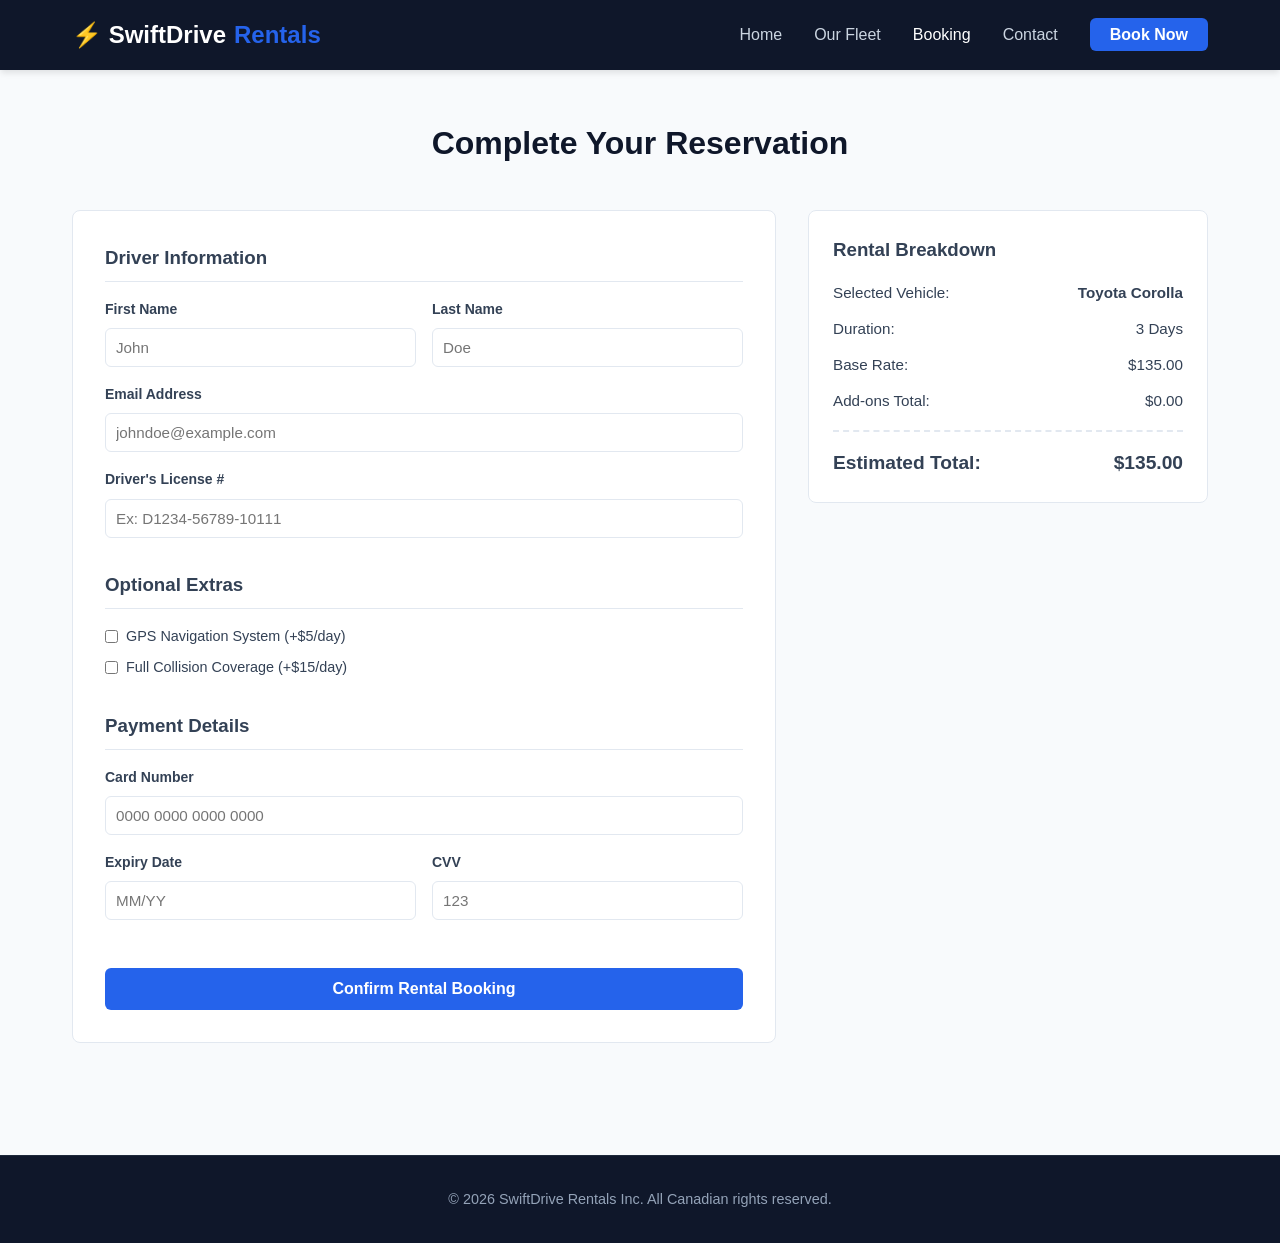
==== index.html @ 6f66084d "Add files via upload" ====
<!DOCTYPE html>
<html lang="en">
<head>

<!-- Google Tag Manager -->
<script>(function(w,d,s,l,i){w[l]=w[l]||[];w[l].push({'gtm.start':
new Date().getTime(),event:'gtm.js'});var f=d.getElementsByTagName(s)[0],
j=d.createElement(s),dl=l!='dataLayer'?'&l='+l:'';j.async=true;j.src=
'https://www.googletagmanager.com/gtm.js?id='+i+dl;f.parentNode.insertBefore(j,f);
})(window,document,'script','dataLayer','GTM-K46MTP47');</script>
<!-- End Google Tag Manager -->

    <meta charset="UTF-8">
    <meta name="viewport" content="width=device-width, initial-scale=1.0">
    <title>SwiftDrive Rentals</title>
    <style>
        /* --- GLOBAL STYLES & VARIABLES --- */
        :root {
            --primary: #2563eb;
            --primary-dark: #1d4ed8;
            --secondary: #0f172a;
            --bg-light: #f8fafc;
            --text-dark: #334155;
            --text-light: #64748b;
            --white: #ffffff;
            --border: #e2e8f0;
        }

        * {
            box-sizing: border-box;
            margin: 0;
            padding: 0;
            font-family: 'Segoe UI', Tahoma, Geneva, Verdana, sans-serif;
        }

        body {
            background-color: var(--bg-light);
            color: var(--text-dark);
            line-height: 1.6;
        }

        /* --- NAVIGATION HEADER --- */
        header {
            background-color: var(--secondary);
            color: var(--white);
            position: sticky;
            top: 0;
            z-index: 100;
            box-shadow: 0 4px 6px -1px rgba(0,0,0,0.1);
        }

        .nav-container {
            max-width: 1200px;
            margin: 0 auto;
            display: flex;
            justify-content: space-between;
            align-items: center;
            padding: 1rem 2rem;
        }

        .logo {
            font-size: 1.5rem;
            font-weight: 700;
            color: var(--white);
            text-decoration: none;
            display: flex;
            align-items: center;
            gap: 0.5rem;
            cursor: pointer;
        }

        .logo span {
            color: var(--primary);
        }

        nav ul {
            display: flex;
            list-style: none;
            gap: 2rem;
            align-items: center;
        }

        nav a {
            color: #cbd5e1;
            text-decoration: none;
            font-weight: 500;
            transition: color 0.2s;
            cursor: pointer;
        }

        nav a:hover, nav a.active {
            color: var(--white);
        }

        .btn-nav {
            background-color: var(--primary);
            color: var(--white);
            padding: 0.5rem 1.25rem;
            border-radius: 0.375rem;
            font-weight: 600;
            transition: background 0.2s;
        }

        .btn-nav:hover {
            background-color: var(--primary-dark);
        }

        /* --- PAGE ARCHITECTURE (SPA Toggle) --- */
        .page {
            display: none;
            animation: fadeIn 0.4s ease-in-out forwards;
        }

        .page.active {
            display: block;
        }

        @keyframes fadeIn {
            from { opacity: 0; transform: translateY(10px); }
            to { opacity: 1; transform: translateY(0); }
        }

        /* --- UTILITY COMPONENTS --- */
        .container {
            max-width: 1200px;
            margin: 0 auto;
            padding: 3rem 2rem;
        }

        .btn-primary {
            background-color: var(--primary);
            color: var(--white);
            border: none;
            padding: 0.75rem 1.5rem;
            border-radius: 0.375rem;
            font-size: 1rem;
            font-weight: 600;
            cursor: pointer;
            transition: background 0.2s;
            text-align: center;
        }

        .btn-primary:hover {
            background-color: var(--primary-dark);
        }

        .section-title {
            text-align: center;
            font-size: 2rem;
            margin-bottom: 2.5rem;
            color: var(--secondary);
        }

        /* --- HOME PAGE STYLE --- */
        .hero {
            background: linear-gradient(rgba(15, 23, 42, 0.85), rgba(15, 23, 42, 0.85)), url('https://images.unsplash.com/photo-1503376780353-7e6692767b70?auto=format&fit=crop&w=1920&q=80') center/cover no-repeat;
            color: var(--white);
            text-align: center;
            padding: 6rem 2rem;
        }

        .hero h1 {
            font-size: 3rem;
            margin-bottom: 1rem;
        }

        .hero p {
            font-size: 1.25rem;
            color: #cbd5e1;
            margin-bottom: 3rem;
        }

        .search-bar {
            background: var(--white);
            padding: 1.5rem;
            border-radius: 0.5rem;
            box-shadow: 0 10px 15px -3px rgba(0,0,0,0.1);
            max-width: 900px;
            margin: 0 auto;
            display: grid;
            grid-template-columns: repeat(auto-fit, minmax(200px, 1fr)) auto;
            gap: 1rem;
            align-items: flex-end;
            text-align: left;
        }

        .form-group {
            display: flex;
            flex-direction: column;
            gap: 0.5rem;
        }

        .form-group label {
            font-size: 0.875rem;
            font-weight: 600;
            color: var(--text-dark);
        }

        .form-group input, .form-group select {
            padding: 0.625rem;
            border: 1px solid var(--border);
            border-radius: 0.375rem;
            font-size: 0.95rem;
            color: var(--text-dark);
            outline: none;
        }

        .features {
            display: grid;
            grid-template-columns: repeat(auto-fit, minmax(250px, 1fr));
            gap: 2rem;
            margin-top: 1rem;
        }

        .feature-card {
            background: var(--white);
            padding: 2rem;
            border-radius: 0.5rem;
            text-align: center;
            box-shadow: 0 1px 3px rgba(0,0,0,0.05);
            border: 1px solid var(--border);
        }

        .feature-card h3 {
            margin: 1rem 0 0.5rem 0;
            color: var(--secondary);
        }

        /* --- FLEET PAGE STYLE --- */
        .fleet-layout {
            display: grid;
            grid-template-columns: 280px 1fr;
            gap: 2rem;
        }

        .sidebar {
            background: var(--white);
            padding: 1.5rem;
            border-radius: 0.5rem;
            border: 1px solid var(--border);
            height: fit-content;
        }

        .sidebar h3 {
            margin-bottom: 1.25rem;
            border-bottom: 2px solid var(--bg-light);
            padding-bottom: 0.5rem;
        }

        .filter-section {
            margin-bottom: 1.5rem;
        }

        .filter-section h4 {
            margin-bottom: 0.75rem;
            font-size: 0.95rem;
        }

        .checkbox-label {
            display: flex;
            align-items: center;
            gap: 0.5rem;
            margin-bottom: 0.5rem;
            cursor: pointer;
            font-size: 0.9rem;
        }

        .car-grid {
            display: grid;
            grid-template-columns: repeat(auto-fill, minmax(280px, 1fr));
            gap: 1.5rem;
        }

        .car-card {
            background: var(--white);
            border-radius: 0.5rem;
            border: 1px solid var(--border);
            overflow: hidden;
            box-shadow: 0 1px 3px rgba(0,0,0,0.05);
            display: flex;
            flex-direction: column;
        }

        .car-img {
            width: 100%;
            height: 180px;
            object-fit: cover;
            background-color: #e2e8f0;
        }

        .car-info {
            padding: 1.25rem;
            flex-grow: 1;
            display: flex;
            flex-direction: column;
        }

        .car-info h3 {
            font-size: 1.2rem;
            margin-bottom: 0.25rem;
        }

        .car-tag {
            font-size: 0.75rem;
            background: var(--bg-light);
            padding: 0.25rem 0.5rem;
            border-radius: 0.25rem;
            width: fit-content;
            font-weight: 600;
            color: var(--primary);
            margin-bottom: 1rem;
        }

        .car-specs {
            display: flex;
            gap: 1rem;
            font-size: 0.85rem;
            color: var(--text-light);
            margin-bottom: 1.25rem;
            border-top: 1px solid var(--bg-light);
            padding-top: 0.75rem;
        }

        .car-meta {
            display: flex;
            justify-content: space-between;
            align-items: center;
            margin-top: auto;
        }

        .car-price span {
            font-size: 1.3rem;
            font-weight: 700;
            color: var(--secondary);
        }

        /* --- CHECKOUT PAGE STYLE --- */
        .checkout-layout {
            display: grid;
            grid-template-columns: 1fr 400px;
            gap: 2rem;
            align-items: start;
        }

        .checkout-form {
            background: var(--white);
            padding: 2rem;
            border-radius: 0.5rem;
            border: 1px solid var(--border);
        }

        .checkout-section {
            margin-bottom: 2rem;
        }

        .checkout-section h3 {
            margin-bottom: 1rem;
            padding-bottom: 0.5rem;
            border-bottom: 1px solid var(--border);
        }

        .form-grid {
            display: grid;
            grid-template-columns: 1fr 1fr;
            gap: 1rem;
        }

        .form-grid .form-group.full {
            grid-column: span 2;
        }

        .summary-card {
            background: var(--white);
            padding: 1.5rem;
            border-radius: 0.5rem;
            border: 1px solid var(--border);
            position: sticky;
            top: 100px;
        }

        .summary-row {
            display: flex;
            justify-content: space-between;
            margin-bottom: 0.75rem;
            font-size: 0.95rem;
        }

        .summary-total {
            display: flex;
            justify-content: space-between;
            margin-top: 1rem;
            padding-top: 1rem;
            border-top: 2px dashed var(--border);
            font-size: 1.2rem;
            font-weight: 700;
        }

        /* --- CONTACT PAGE STYLE --- */
        .contact-layout {
            display: grid;
            grid-template-columns: 1fr 1fr;
            gap: 3rem;
        }

        .contact-info h2 {
            margin-bottom: 1rem;
        }

        .contact-details {
            margin-top: 2rem;
            display: flex;
            flex-direction: column;
            gap: 1.25rem;
        }

        /* --- FOOTER --- */
        footer {
            background-color: var(--secondary);
            color: #94a3b8;
            text-align: center;
            padding: 2rem;
            margin-top: 4rem;
            font-size: 0.9rem;
            border-top: 1px solid #1e293b;
        }
    </style>
</head>
<body>

<!-- Google Tag Manager (noscript) -->
<noscript><iframe src="https://www.googletagmanager.com/ns.html?id=GTM-K46MTP47"
height="0" width="0" style="display:none;visibility:hidden"></iframe></noscript>
<!-- End Google Tag Manager (noscript) -->


    <!-- NAVIGATION HEADER -->
    <header>
        <div class="nav-container">
            <a onclick="showPage('home')" class="logo">⚡ SwiftDrive<span>Rentals</span></a>
            <nav>
                <ul>
                    <li><a onclick="showPage('home')" id="nav-home" class="active">Home</a></li>
                    <li><a onclick="showPage('fleet')" id="nav-fleet">Our Fleet</a></li>
                    <li><a onclick="showPage('checkout')" id="nav-checkout">Booking</a></li>
                    <li><a onclick="showPage('contact')" id="nav-contact">Contact</a></li>
                    <li><a onclick="showPage('fleet')" class="btn-nav">Book Now</a></li>
                </ul>
            </nav>
        </div>
    </header>

    <!-- MAIN PAGES AREA -->
    <main>
        <!-- 1. HOME PAGE -->
        <div id="page-home" class="page active">
            <section class="hero">
                <h1>Drive Your Dream Car Today.</h1>
                <p>Affordable, pristine car rentals with absolutely zero hidden fees.</p>
                <div class="search-bar">
                    <div class="form-group">
                        <label>Pick-up Location</label>
                        <input type="text" placeholder="City, airport, or zip code" value="Windsor, ON">
                    </div>
                    <div class="form-group">
                        <label>Pick-up Date</label>
                        <input type="date" value="2026-09-01">
                    </div>
                    <div class="form-group">
                        <label>Drop-off Date</label>
                        <input type="date" value="2026-09-04">
                    </div>
                    <button class="btn-primary" onclick="showPage('fleet')">Search Fleet</button>
                </div>
            </section>

            <section class="container">
                <h2 class="section-title">Why Rent From Us?</h2>
                <div class="features">
                    <div class="feature-card">
                        <h2>🛠️</h2>
                        <h3>24/7 Roadside Assistance</h3>
                        <p>We are always on call to keep you moving securely wherever you travel.</p>
                    </div>
                    <div class="feature-card">
                        <h2>📅</h2>
                        <h3>Free Cancellations</h3>
                        <p>Change of plans? Cancel completely free up to 48 hours before pick-up.</p>
                    </div>
                    <div class="feature-card">
                        <h2>💰</h2>
                        <h3>Best Price Guarantee</h3>
                        <p>Find a lower competitive rate matching our build? We will beat it instantly.</p>
                    </div>
                </div>
            </section>
        </div>

        <!-- 2. FLEET PAGE -->
        <div id="page-fleet" class="page">
            <div class="container">
                <h2 class="section-title">Explore Our Top Vehicles</h2>
                <div class="fleet-layout">
                    <!-- Sidebar Filter -->
                    <aside class="sidebar">
                        <h3>Filters</h3>
                        <div class="filter-section">
                            <h4>Vehicle Type</h4>
                            <label class="checkbox-label"><input type="checkbox" checked> Economy</label>
                            <label class="checkbox-label"><input type="checkbox" checked> SUVs</label>
                            <label class="checkbox-label"><input type="checkbox" checked> Premium / Luxury</label>
                        </div>
                        <div class="filter-section">
                            <h4>Transmission</h4>
                            <label class="checkbox-label"><input type="checkbox" checked> Automatic</label>
                            <label class="checkbox-label"><input type="checkbox"> Manual</label>
                        </div>
                    </aside>

                    <!-- Grid Cars -->
                    <div class="car-grid">
                        <!-- Car 1 -->
                        <div class="car-card">
                            <img src="https://images.unsplash.com/photo-1621007947382-cc34a36466f8?auto=format&fit=crop&w=600&q=80" alt="Toyota Corolla" class="car-img">
                            <div class="car-info">
                                <h3>Toyota Corolla</h3>
                                <div class="car-tag">Economy Class</div>
                                <div class="car-specs">
                                    <span>👥 5 Seats</span>
                                    <span>🎒 2 Bags</span>
                                    <span>🔄 Auto</span>
                                </div>
                                <div class="car-meta">
                                    <div class="car-price"><span>$45</span> / day</div>
                                    <button class="btn-primary" onclick="selectCar('Toyota Corolla', 45)">Select</button>
                                </div>
                            </div>
                        </div>
                        <!-- Car 2 -->
                        <div class="car-card">
                            <img src="https://images.unsplash.com/photo-1533473359331-0135ef1b58bf?auto=format&fit=crop&w=600&q=80" alt="Ford Explorer" class="car-img">
                            <div class="car-info">
                                <h3>Ford Explorer</h3>
                                <div class="car-tag">SUV</div>
                                <div class="car-specs">
                                    <span>👥 7 Seats</span>
                                    <span>🎒 4 Bags</span>
                                    <span>🔄 Auto</span>
                                </div>
                                <div class="car-meta">
                                    <div class="car-price"><span>$85</span> / day</div>
                                    <button class="btn-primary" onclick="selectCar('Ford Explorer', 85)">Select</button>
                                </div>
                            </div>
                        </div>
                        <!-- Car 3 -->
                        <div class="car-card">
                            <img src="https://images.unsplash.com/photo-1614162692292-7ac56d7f7f1e?auto=format&fit=crop&w=600&q=80" alt="Tesla Model 3" class="car-img">
                            <div class="car-info">
                                <h3>Tesla Model 3</h3>
                                <div class="car-tag">Luxury / Electric</div>
                                <div class="car-specs">
                                    <span>👥 5 Seats</span>
                                    <span>🎒 3 Bags</span>
                                    <span>🔄 Electric</span>
                                </div>
                                <div class="car-meta">
                                    <div class="car-price"><span>$110</span> / day</div>
                                    <button class="btn-primary" onclick="selectCar('Tesla Model 3', 110)">Select</button>
                                </div>
                            </div>
                        </div>
                    </div>
                </div>
            </div>
        </div>

        <!-- 3. CHECKOUT PAGE -->
        <div id="page-checkout" class="page">
            <div class="container">
                <h2 class="section-title">Complete Your Reservation</h2>
                <div class="checkout-layout">
                    <form class="checkout-form" onsubmit="processBooking(event)">
                        <div class="checkout-section">
                            <h3>Driver Information</h3>
                            <div class="form-grid">
                                <div class="form-group">
                                    <label>First Name</label>
                                    <input type="text" required placeholder="John">
                                </div>
                                <div class="form-group">
                                    <label>Last Name</label>
                                    <input type="text" required placeholder="Doe">
                                </div>
                                <div class="form-group full">
                                    <label>Email Address</label>
                                    <input type="email" required placeholder="johndoe@example.com">
                                </div>
                                <div class="form-group full">
                                    <label>Driver's License #</label>
                                    <input type="text" required placeholder="Ex: D1234-56789-10111">
                                </div>
                            </div>
                        </div>

                        <div class="checkout-section">
                            <h3>Optional Extras</h3>
                            <label class="checkbox-label">
                                <input type="checkbox" id="extra-gps" onchange="updateTotal()"> GPS Navigation System (+$5/day)
                            </label>
                            <label class="checkbox-label">
                                <input type="checkbox" id="extra-insurance" onchange="updateTotal()"> Full Collision Coverage (+$15/day)
                            </label>
                        </div>

                        <div class="checkout-section">
                            <h3>Payment Details</h3>
                            <div class="form-grid">
                                <div class="form-group full">
                                    <label>Card Number</label>
                                    <input type="text" required placeholder="0000 0000 0000 0000">
                                </div>
                                <div class="form-group">
                                    <label>Expiry Date</label>
                                    <input type="text" required placeholder="MM/YY">
                                </div>
                                <div class="form-group">
                                    <label>CVV</label>
                                    <input type="text" required placeholder="123">
                                </div>
                            </div>
                        </div>

                        <button type="submit" class="btn-primary" style="width: 100%; margin-top: 1rem;">Confirm Rental Booking</button>
                    </form>

                    <!-- Sticky Summary Breakdown -->
                    <aside class="summary-card">
                        <h3 style="margin-bottom:1rem;">Rental Breakdown</h3>
                        <div class="summary-row">
                            <span>Selected Vehicle:</span>
                            <strong id="summary-car-name">None Selected</strong>
                        </div>
                        <div class="summary-row">
                            <span>Duration:</span>
                            <span>3 Days</span>
                        </div>
                        <div class="summary-row">
                            <span>Base Rate:</span>
                            <span id="summary-base-total">$0.00</span>
                        </div>
                        <div class="summary-row">
                            <span>Add-ons Total:</span>
                            <span id="summary-addons">$0.00</span>
                        </div>
                        <div class="summary-total">
                            <span>Estimated Total:</span>
                            <span id="summary-grand-total">$0.00</span>
                        </div>
                    </aside>
                </div>
            </div>
        </div>

        <!-- 4. CONTACT PAGE -->
        <div id="page-contact" class="page">
            <div class="container contact-layout">
                <div class="contact-info">
                    <h2>Get In Touch With Us</h2>
                    <p>Have questions regarding custom vehicle rates, corporate fleet options, or long-term lease parameters? Reach out directly.</p>
                    
                    <div class="contact-details">
                        <div>
                            <strong>📍 Address Headquarters</strong>
                            <p>1240 Walker Road, Windsor, ON</p>
                        </div>
                        <div>
                            <strong>📞 Local Support Line</strong>
                            <p>(519) 555-0199</p>
                        </div>
                        <div>
                            <strong>⏰ Operational Hours</strong>
                            <p>Monday – Sunday: 8:00 AM – 8:00 PM</p>
                        </div>
                    </div>
                </div>
                
                <form class="checkout-form" onsubmit="alert('Message successfully transmitted! We will review and reply shortly.'); event.preventDefault();">
                    <h3>Send Us A Quick Message</h3>
                    <div class="form-group" style="margin-top: 1rem;">
                        <label>Your Name</label>
                        <input type="text" required>
                    </div>
                    <div class="form-group" style="margin-top: 1rem;">
                        <label>Your Email Address</label>
                        <input type="email" required>
                    </div>
                    <div class="form-group" style="margin-top: 1rem; margin-bottom: 1.5rem;">
                        <label>Message Detail</label>
                        <textarea style="width:100%; border: 1px solid var(--border); border-radius:0.375rem; padding:0.625rem; font-size:0.95rem; min-height:120px;" required></textarea>
                    </div>
                    <button type="submit" class="btn-primary">Deliver Message</button>
                </form>
            </div>
        </div>
    </main>

    <!-- GLOBAL SITE FOOTER -->
    <footer>
        <p>&copy; 2026 SwiftDrive Rentals Inc. All Canadian rights reserved.</p>
    </footer>

    <!-- INTERACTIVE CONTROL JAVASCRIPT -->
    <script>
        // Simple Single Page App Router Logic
        function showPage(pageId) {
            // Hide all active layouts
            const pages = document.querySelectorAll('.page');
            pages.forEach(p => p.classList.remove('active'));
            
            // Unset all navigation states
            const navLinks = document.querySelectorAll('nav a');
            navLinks.forEach(link => link.classList.remove('active'));

            // Set current targeting
            const activePage = document.getElementById('page-' + pageId);
            if(activePage) {
                activePage.classList.add('active');
            }
            
            const activeNav = document.getElementById('nav-' + pageId);
            if(activeNav) {
                activeNav.classList.add('active');
            }
            
            // Always scroll interface back cleanly to top window position
            window.scrollTo(0,0);
        }

        // Global Application State Variables
        let currentCarName = "Toyota Corolla";
        let currentCarRate = 45;
        const rentalDays = 3;

        // Run setup explicitly to show baseline setup numbers on initial load execution
        selectCar(currentCarName, currentCarRate);

        function selectCar(name, ratePerDay) {
            currentCarName = name;
            currentCarRate = ratePerDay;
            
            // Transition directly over to step 3 layout view structure
            showPage('checkout');
            updateTotal();
        }

        function updateTotal() {
            const baseTotal = currentCarRate * rentalDays;
            let addonsPrice = 0;

            if(document.getElementById('extra-gps').checked) {
                addonsPrice += (5 * rentalDays);
            }
            if(document.getElementById('extra-insurance').checked) {
                addonsPrice += (15 * rentalDays);
            }

            const grandTotal = baseTotal + addonsPrice;

            // Reflect state changes down into layout UI text element nodes
            document.getElementById('summary-car-name').innerText = currentCarName;
            document.getElementById('summary-base-total').innerText = `$${baseTotal.toFixed(2)}`;
            document.getElementById('summary-addons').innerText = `$${addonsPrice.toFixed(2)}`;
            document.getElementById('summary-grand-total').innerText = `$${grandTotal.toFixed(2)}`;
        }

        function processBooking(e) {
            e.preventDefault();
            alert(`🎉 Success! Your booking for the ${currentCarName} has been confirmed.\nThank you for choosing SwiftDrive Rentals!`);
            showPage('home');
        }
    </script>
</body>
</html>
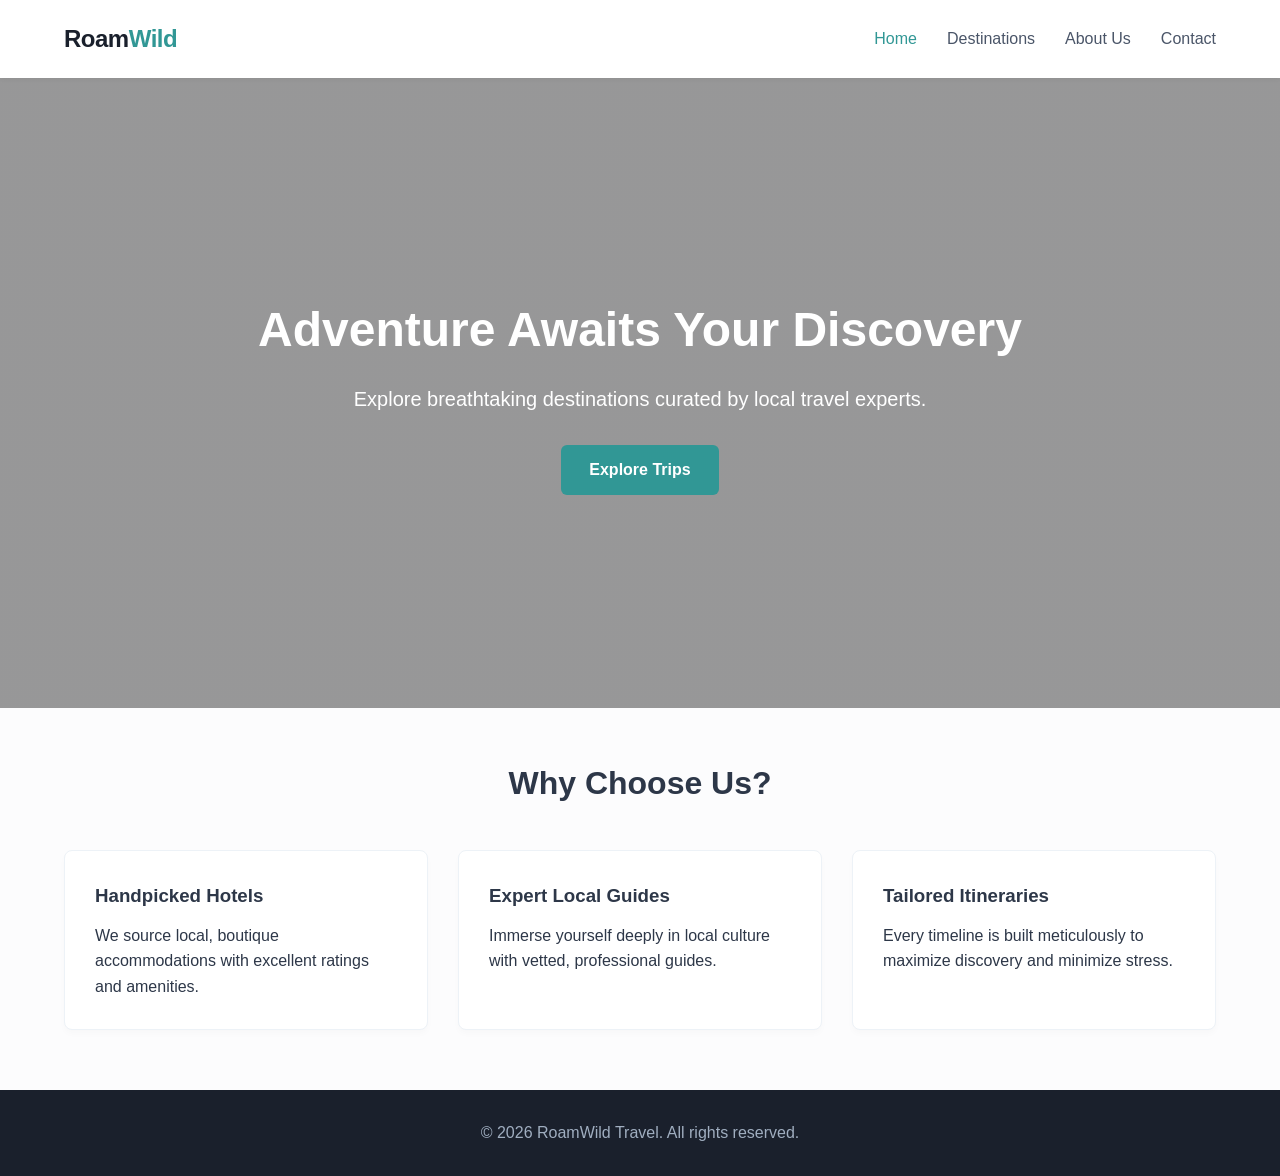
==== commit c6233033: "Add files via upload" ====
--- a/index.html
+++ b/index.html
@@ -1,783 +1,54 @@
 <!DOCTYPE html>
 <html lang="en">
 <head>
-
-<!-- Google Tag Manager -->
-<script>(function(w,d,s,l,i){w[l]=w[l]||[];w[l].push({'gtm.start':
-new Date().getTime(),event:'gtm.js'});var f=d.getElementsByTagName(s)[0],
-j=d.createElement(s),dl=l!='dataLayer'?'&l='+l:'';j.async=true;j.src=
-'https://www.googletagmanager.com/gtm.js?id='+i+dl;f.parentNode.insertBefore(j,f);
-})(window,document,'script','dataLayer','GTM-K46MTP47');</script>
-<!-- End Google Tag Manager -->
-
     <meta charset="UTF-8">
     <meta name="viewport" content="width=device-width, initial-scale=1.0">
-    <title>SwiftDrive Rentals</title>
-    <style>
-        /* --- GLOBAL STYLES & VARIABLES --- */
-        :root {
-            --primary: #2563eb;
-            --primary-dark: #1d4ed8;
-            --secondary: #0f172a;
-            --bg-light: #f8fafc;
-            --text-dark: #334155;
-            --text-light: #64748b;
-            --white: #ffffff;
-            --border: #e2e8f0;
-        }
-
-        * {
-            box-sizing: border-box;
-            margin: 0;
-            padding: 0;
-            font-family: 'Segoe UI', Tahoma, Geneva, Verdana, sans-serif;
-        }
-
-        body {
-            background-color: var(--bg-light);
-            color: var(--text-dark);
-            line-height: 1.6;
-        }
-
-        /* --- NAVIGATION HEADER --- */
-        header {
-            background-color: var(--secondary);
-            color: var(--white);
-            position: sticky;
-            top: 0;
-            z-index: 100;
-            box-shadow: 0 4px 6px -1px rgba(0,0,0,0.1);
-        }
-
-        .nav-container {
-            max-width: 1200px;
-            margin: 0 auto;
-            display: flex;
-            justify-content: space-between;
-            align-items: center;
-            padding: 1rem 2rem;
-        }
-
-        .logo {
-            font-size: 1.5rem;
-            font-weight: 700;
-            color: var(--white);
-            text-decoration: none;
-            display: flex;
-            align-items: center;
-            gap: 0.5rem;
-            cursor: pointer;
-        }
-
-        .logo span {
-            color: var(--primary);
-        }
-
-        nav ul {
-            display: flex;
-            list-style: none;
-            gap: 2rem;
-            align-items: center;
-        }
-
-        nav a {
-            color: #cbd5e1;
-            text-decoration: none;
-            font-weight: 500;
-            transition: color 0.2s;
-            cursor: pointer;
-        }
-
-        nav a:hover, nav a.active {
-            color: var(--white);
-        }
-
-        .btn-nav {
-            background-color: var(--primary);
-            color: var(--white);
-            padding: 0.5rem 1.25rem;
-            border-radius: 0.375rem;
-            font-weight: 600;
-            transition: background 0.2s;
-        }
-
-        .btn-nav:hover {
-            background-color: var(--primary-dark);
-        }
-
-        /* --- PAGE ARCHITECTURE (SPA Toggle) --- */
-        .page {
-            display: none;
-            animation: fadeIn 0.4s ease-in-out forwards;
-        }
-
-        .page.active {
-            display: block;
-        }
-
-        @keyframes fadeIn {
-            from { opacity: 0; transform: translateY(10px); }
-            to { opacity: 1; transform: translateY(0); }
-        }
-
-        /* --- UTILITY COMPONENTS --- */
-        .container {
-            max-width: 1200px;
-            margin: 0 auto;
-            padding: 3rem 2rem;
-        }
-
-        .btn-primary {
-            background-color: var(--primary);
-            color: var(--white);
-            border: none;
-            padding: 0.75rem 1.5rem;
-            border-radius: 0.375rem;
-            font-size: 1rem;
-            font-weight: 600;
-            cursor: pointer;
-            transition: background 0.2s;
-            text-align: center;
-        }
-
-        .btn-primary:hover {
-            background-color: var(--primary-dark);
-        }
-
-        .section-title {
-            text-align: center;
-            font-size: 2rem;
-            margin-bottom: 2.5rem;
-            color: var(--secondary);
-        }
-
-        /* --- HOME PAGE STYLE --- */
-        .hero {
-            background: linear-gradient(rgba(15, 23, 42, 0.85), rgba(15, 23, 42, 0.85)), url('https://images.unsplash.com/photo-1503376780353-7e6692767b70?auto=format&fit=crop&w=1920&q=80') center/cover no-repeat;
-            color: var(--white);
-            text-align: center;
-            padding: 6rem 2rem;
-        }
-
-        .hero h1 {
-            font-size: 3rem;
-            margin-bottom: 1rem;
-        }
-
-        .hero p {
-            font-size: 1.25rem;
-            color: #cbd5e1;
-            margin-bottom: 3rem;
-        }
-
-        .search-bar {
-            background: var(--white);
-            padding: 1.5rem;
-            border-radius: 0.5rem;
-            box-shadow: 0 10px 15px -3px rgba(0,0,0,0.1);
-            max-width: 900px;
-            margin: 0 auto;
-            display: grid;
-            grid-template-columns: repeat(auto-fit, minmax(200px, 1fr)) auto;
-            gap: 1rem;
-            align-items: flex-end;
-            text-align: left;
-        }
-
-        .form-group {
-            display: flex;
-            flex-direction: column;
-            gap: 0.5rem;
-        }
-
-        .form-group label {
-            font-size: 0.875rem;
-            font-weight: 600;
-            color: var(--text-dark);
-        }
-
-        .form-group input, .form-group select {
-            padding: 0.625rem;
-            border: 1px solid var(--border);
-            border-radius: 0.375rem;
-            font-size: 0.95rem;
-            color: var(--text-dark);
-            outline: none;
-        }
-
-        .features {
-            display: grid;
-            grid-template-columns: repeat(auto-fit, minmax(250px, 1fr));
-            gap: 2rem;
-            margin-top: 1rem;
-        }
-
-        .feature-card {
-            background: var(--white);
-            padding: 2rem;
-            border-radius: 0.5rem;
-            text-align: center;
-            box-shadow: 0 1px 3px rgba(0,0,0,0.05);
-            border: 1px solid var(--border);
-        }
-
-        .feature-card h3 {
-            margin: 1rem 0 0.5rem 0;
-            color: var(--secondary);
-        }
-
-        /* --- FLEET PAGE STYLE --- */
-        .fleet-layout {
-            display: grid;
-            grid-template-columns: 280px 1fr;
-            gap: 2rem;
-        }
-
-        .sidebar {
-            background: var(--white);
-            padding: 1.5rem;
-            border-radius: 0.5rem;
-            border: 1px solid var(--border);
-            height: fit-content;
-        }
-
-        .sidebar h3 {
-            margin-bottom: 1.25rem;
-            border-bottom: 2px solid var(--bg-light);
-            padding-bottom: 0.5rem;
-        }
-
-        .filter-section {
-            margin-bottom: 1.5rem;
-        }
-
-        .filter-section h4 {
-            margin-bottom: 0.75rem;
-            font-size: 0.95rem;
-        }
-
-        .checkbox-label {
-            display: flex;
-            align-items: center;
-            gap: 0.5rem;
-            margin-bottom: 0.5rem;
-            cursor: pointer;
-            font-size: 0.9rem;
-        }
-
-        .car-grid {
-            display: grid;
-            grid-template-columns: repeat(auto-fill, minmax(280px, 1fr));
-            gap: 1.5rem;
-        }
-
-        .car-card {
-            background: var(--white);
-            border-radius: 0.5rem;
-            border: 1px solid var(--border);
-            overflow: hidden;
-            box-shadow: 0 1px 3px rgba(0,0,0,0.05);
-            display: flex;
-            flex-direction: column;
-        }
-
-        .car-img {
-            width: 100%;
-            height: 180px;
-            object-fit: cover;
-            background-color: #e2e8f0;
-        }
-
-        .car-info {
-            padding: 1.25rem;
-            flex-grow: 1;
-            display: flex;
-            flex-direction: column;
-        }
-
-        .car-info h3 {
-            font-size: 1.2rem;
-            margin-bottom: 0.25rem;
-        }
-
-        .car-tag {
-            font-size: 0.75rem;
-            background: var(--bg-light);
-            padding: 0.25rem 0.5rem;
-            border-radius: 0.25rem;
-            width: fit-content;
-            font-weight: 600;
-            color: var(--primary);
-            margin-bottom: 1rem;
-        }
-
-        .car-specs {
-            display: flex;
-            gap: 1rem;
-            font-size: 0.85rem;
-            color: var(--text-light);
-            margin-bottom: 1.25rem;
-            border-top: 1px solid var(--bg-light);
-            padding-top: 0.75rem;
-        }
-
-        .car-meta {
-            display: flex;
-            justify-content: space-between;
-            align-items: center;
-            margin-top: auto;
-        }
-
-        .car-price span {
-            font-size: 1.3rem;
-            font-weight: 700;
-            color: var(--secondary);
-        }
-
-        /* --- CHECKOUT PAGE STYLE --- */
-        .checkout-layout {
-            display: grid;
-            grid-template-columns: 1fr 400px;
-            gap: 2rem;
-            align-items: start;
-        }
-
-        .checkout-form {
-            background: var(--white);
-            padding: 2rem;
-            border-radius: 0.5rem;
-            border: 1px solid var(--border);
-        }
-
-        .checkout-section {
-            margin-bottom: 2rem;
-        }
-
-        .checkout-section h3 {
-            margin-bottom: 1rem;
-            padding-bottom: 0.5rem;
-            border-bottom: 1px solid var(--border);
-        }
-
-        .form-grid {
-            display: grid;
-            grid-template-columns: 1fr 1fr;
-            gap: 1rem;
-        }
-
-        .form-grid .form-group.full {
-            grid-column: span 2;
-        }
-
-        .summary-card {
-            background: var(--white);
-            padding: 1.5rem;
-            border-radius: 0.5rem;
-            border: 1px solid var(--border);
-            position: sticky;
-            top: 100px;
-        }
-
-        .summary-row {
-            display: flex;
-            justify-content: space-between;
-            margin-bottom: 0.75rem;
-            font-size: 0.95rem;
-        }
-
-        .summary-total {
-            display: flex;
-            justify-content: space-between;
-            margin-top: 1rem;
-            padding-top: 1rem;
-            border-top: 2px dashed var(--border);
-            font-size: 1.2rem;
-            font-weight: 700;
-        }
-
-        /* --- CONTACT PAGE STYLE --- */
-        .contact-layout {
-            display: grid;
-            grid-template-columns: 1fr 1fr;
-            gap: 3rem;
-        }
-
-        .contact-info h2 {
-            margin-bottom: 1rem;
-        }
-
-        .contact-details {
-            margin-top: 2rem;
-            display: flex;
-            flex-direction: column;
-            gap: 1.25rem;
-        }
-
-        /* --- FOOTER --- */
-        footer {
-            background-color: var(--secondary);
-            color: #94a3b8;
-            text-align: center;
-            padding: 2rem;
-            margin-top: 4rem;
-            font-size: 0.9rem;
-            border-top: 1px solid #1e293b;
-        }
-    </style>
+    <title>RoamWild | Premium Travel & Tours</title>
+    <link rel="stylesheet" href="style.css">
 </head>
 <body>
-
-<!-- Google Tag Manager (noscript) -->
-<noscript><iframe src="https://www.googletagmanager.com/ns.html?id=GTM-K46MTP47"
-height="0" width="0" style="display:none;visibility:hidden"></iframe></noscript>
-<!-- End Google Tag Manager (noscript) -->
-
-
-    <!-- NAVIGATION HEADER -->
     <header>
-        <div class="nav-container">
-            <a onclick="showPage('home')" class="logo">⚡ SwiftDrive<span>Rentals</span></a>
+        <div class="container header-container">
+            <a href="index.html" class="logo">Roam<span>Wild</span></a>
             <nav>
-                <ul>
-                    <li><a onclick="showPage('home')" id="nav-home" class="active">Home</a></li>
-                    <li><a onclick="showPage('fleet')" id="nav-fleet">Our Fleet</a></li>
-                    <li><a onclick="showPage('checkout')" id="nav-checkout">Booking</a></li>
-                    <li><a onclick="showPage('contact')" id="nav-contact">Contact</a></li>
-                    <li><a onclick="showPage('fleet')" class="btn-nav">Book Now</a></li>
+                <ul class="nav-links">
+                    <li><a href="index.html" class="active">Home</a></li>
+                    <li><a href="destinations.html">Destinations</a></li>
+                    <li><a href="about.html">About Us</a></li>
+                    <li><a href="contact.html">Contact</a></li>
                 </ul>
             </nav>
         </div>
     </header>
 
-    <!-- MAIN PAGES AREA -->
-    <main>
-        <!-- 1. HOME PAGE -->
-        <div id="page-home" class="page active">
-            <section class="hero">
-                <h1>Drive Your Dream Car Today.</h1>
-                <p>Affordable, pristine car rentals with absolutely zero hidden fees.</p>
-                <div class="search-bar">
-                    <div class="form-group">
-                        <label>Pick-up Location</label>
-                        <input type="text" placeholder="City, airport, or zip code" value="Windsor, ON">
-                    </div>
-                    <div class="form-group">
-                        <label>Pick-up Date</label>
-                        <input type="date" value="2026-09-01">
-                    </div>
-                    <div class="form-group">
-                        <label>Drop-off Date</label>
-                        <input type="date" value="2026-09-04">
-                    </div>
-                    <button class="btn-primary" onclick="showPage('fleet')">Search Fleet</button>
-                </div>
-            </section>
+    <section class="hero">
+        <div class="hero-content">
+            <h1>Adventure Awaits Your Discovery</h1>
+            <p>Explore breathtaking destinations curated by local travel experts.</p>
+            <a href="destinations.html" class="btn">Explore Trips</a>
+        </div>
+    </section>
 
-            <section class="container">
-                <h2 class="section-title">Why Rent From Us?</h2>
-                <div class="features">
-                    <div class="feature-card">
-                        <h2>🛠️</h2>
-                        <h3>24/7 Roadside Assistance</h3>
-                        <p>We are always on call to keep you moving securely wherever you travel.</p>
-                    </div>
-                    <div class="feature-card">
-                        <h2>📅</h2>
-                        <h3>Free Cancellations</h3>
-                        <p>Change of plans? Cancel completely free up to 48 hours before pick-up.</p>
-                    </div>
-                    <div class="feature-card">
-                        <h2>💰</h2>
-                        <h3>Best Price Guarantee</h3>
-                        <p>Find a lower competitive rate matching our build? We will beat it instantly.</p>
-                    </div>
-                </div>
-            </section>
-        </div>
-
-        <!-- 2. FLEET PAGE -->
-        <div id="page-fleet" class="page">
-            <div class="container">
-                <h2 class="section-title">Explore Our Top Vehicles</h2>
-                <div class="fleet-layout">
-                    <!-- Sidebar Filter -->
-                    <aside class="sidebar">
-                        <h3>Filters</h3>
-                        <div class="filter-section">
-                            <h4>Vehicle Type</h4>
-                            <label class="checkbox-label"><input type="checkbox" checked> Economy</label>
-                            <label class="checkbox-label"><input type="checkbox" checked> SUVs</label>
-                            <label class="checkbox-label"><input type="checkbox" checked> Premium / Luxury</label>
-                        </div>
-                        <div class="filter-section">
-                            <h4>Transmission</h4>
-                            <label class="checkbox-label"><input type="checkbox" checked> Automatic</label>
-                            <label class="checkbox-label"><input type="checkbox"> Manual</label>
-                        </div>
-                    </aside>
-
-                    <!-- Grid Cars -->
-                    <div class="car-grid">
-                        <!-- Car 1 -->
-                        <div class="car-card">
-                            <img src="https://images.unsplash.com/photo-1621007947382-cc34a36466f8?auto=format&fit=crop&w=600&q=80" alt="Toyota Corolla" class="car-img">
-                            <div class="car-info">
-                                <h3>Toyota Corolla</h3>
-                                <div class="car-tag">Economy Class</div>
-                                <div class="car-specs">
-                                    <span>👥 5 Seats</span>
-                                    <span>🎒 2 Bags</span>
-                                    <span>🔄 Auto</span>
-                                </div>
-                                <div class="car-meta">
-                                    <div class="car-price"><span>$45</span> / day</div>
-                                    <button class="btn-primary" onclick="selectCar('Toyota Corolla', 45)">Select</button>
-                                </div>
-                            </div>
-                        </div>
-                        <!-- Car 2 -->
-                        <div class="car-card">
-                            <img src="https://images.unsplash.com/photo-1533473359331-0135ef1b58bf?auto=format&fit=crop&w=600&q=80" alt="Ford Explorer" class="car-img">
-                            <div class="car-info">
-                                <h3>Ford Explorer</h3>
-                                <div class="car-tag">SUV</div>
-                                <div class="car-specs">
-                                    <span>👥 7 Seats</span>
-                                    <span>🎒 4 Bags</span>
-                                    <span>🔄 Auto</span>
-                                </div>
-                                <div class="car-meta">
-                                    <div class="car-price"><span>$85</span> / day</div>
-                                    <button class="btn-primary" onclick="selectCar('Ford Explorer', 85)">Select</button>
-                                </div>
-                            </div>
-                        </div>
-                        <!-- Car 3 -->
-                        <div class="car-card">
-                            <img src="https://images.unsplash.com/photo-1614162692292-7ac56d7f7f1e?auto=format&fit=crop&w=600&q=80" alt="Tesla Model 3" class="car-img">
-                            <div class="car-info">
-                                <h3>Tesla Model 3</h3>
-                                <div class="car-tag">Luxury / Electric</div>
-                                <div class="car-specs">
-                                    <span>👥 5 Seats</span>
-                                    <span>🎒 3 Bags</span>
-                                    <span>🔄 Electric</span>
-                                </div>
-                                <div class="car-meta">
-                                    <div class="car-price"><span>$110</span> / day</div>
-                                    <button class="btn-primary" onclick="selectCar('Tesla Model 3', 110)">Select</button>
-                                </div>
-                            </div>
-                        </div>
-                    </div>
-                </div>
+    <section class="container features">
+        <h2 class="section-title">Why Choose Us?</h2>
+        <div class="grid">
+            <div class="card">
+                <h3>Handpicked Hotels</h3>
+                <p>We source local, boutique accommodations with excellent ratings and amenities.</p>
+            </div>
+            <div class="card">
+                <h3>Expert Local Guides</h3>
+                <p>Immerse yourself deeply in local culture with vetted, professional guides.</p>
+            </div>
+            <div class="card">
+                <h3>Tailored Itineraries</h3>
+                <p>Every timeline is built meticulously to maximize discovery and minimize stress.</p>
             </div>
         </div>
+    </section>
 
-        <!-- 3. CHECKOUT PAGE -->
-        <div id="page-checkout" class="page">
-            <div class="container">
-                <h2 class="section-title">Complete Your Reservation</h2>
-                <div class="checkout-layout">
-                    <form class="checkout-form" onsubmit="processBooking(event)">
-                        <div class="checkout-section">
-                            <h3>Driver Information</h3>
-                            <div class="form-grid">
-                                <div class="form-group">
-                                    <label>First Name</label>
-                                    <input type="text" required placeholder="John">
-                                </div>
-                                <div class="form-group">
-                                    <label>Last Name</label>
-                                    <input type="text" required placeholder="Doe">
-                                </div>
-                                <div class="form-group full">
-                                    <label>Email Address</label>
-                                    <input type="email" required placeholder="johndoe@example.com">
-                                </div>
-                                <div class="form-group full">
-                                    <label>Driver's License #</label>
-                                    <input type="text" required placeholder="Ex: D1234-56789-10111">
-                                </div>
-                            </div>
-                        </div>
-
-                        <div class="checkout-section">
-                            <h3>Optional Extras</h3>
-                            <label class="checkbox-label">
-                                <input type="checkbox" id="extra-gps" onchange="updateTotal()"> GPS Navigation System (+$5/day)
-                            </label>
-                            <label class="checkbox-label">
-                                <input type="checkbox" id="extra-insurance" onchange="updateTotal()"> Full Collision Coverage (+$15/day)
-                            </label>
-                        </div>
-
-                        <div class="checkout-section">
-                            <h3>Payment Details</h3>
-                            <div class="form-grid">
-                                <div class="form-group full">
-                                    <label>Card Number</label>
-                                    <input type="text" required placeholder="0000 0000 0000 0000">
-                                </div>
-                                <div class="form-group">
-                                    <label>Expiry Date</label>
-                                    <input type="text" required placeholder="MM/YY">
-                                </div>
-                                <div class="form-group">
-                                    <label>CVV</label>
-                                    <input type="text" required placeholder="123">
-                                </div>
-                            </div>
-                        </div>
-
-                        <button type="submit" class="btn-primary" style="width: 100%; margin-top: 1rem;">Confirm Rental Booking</button>
-                    </form>
-
-                    <!-- Sticky Summary Breakdown -->
-                    <aside class="summary-card">
-                        <h3 style="margin-bottom:1rem;">Rental Breakdown</h3>
-                        <div class="summary-row">
-                            <span>Selected Vehicle:</span>
-                            <strong id="summary-car-name">None Selected</strong>
-                        </div>
-                        <div class="summary-row">
-                            <span>Duration:</span>
-                            <span>3 Days</span>
-                        </div>
-                        <div class="summary-row">
-                            <span>Base Rate:</span>
-                            <span id="summary-base-total">$0.00</span>
-                        </div>
-                        <div class="summary-row">
-                            <span>Add-ons Total:</span>
-                            <span id="summary-addons">$0.00</span>
-                        </div>
-                        <div class="summary-total">
-                            <span>Estimated Total:</span>
-                            <span id="summary-grand-total">$0.00</span>
-                        </div>
-                    </aside>
-                </div>
-            </div>
-        </div>
-
-        <!-- 4. CONTACT PAGE -->
-        <div id="page-contact" class="page">
-            <div class="container contact-layout">
-                <div class="contact-info">
-                    <h2>Get In Touch With Us</h2>
-                    <p>Have questions regarding custom vehicle rates, corporate fleet options, or long-term lease parameters? Reach out directly.</p>
-                    
-                    <div class="contact-details">
-                        <div>
-                            <strong>📍 Address Headquarters</strong>
-                            <p>1240 Walker Road, Windsor, ON</p>
-                        </div>
-                        <div>
-                            <strong>📞 Local Support Line</strong>
-                            <p>(519) 555-0199</p>
-                        </div>
-                        <div>
-                            <strong>⏰ Operational Hours</strong>
-                            <p>Monday – Sunday: 8:00 AM – 8:00 PM</p>
-                        </div>
-                    </div>
-                </div>
-                
-                <form class="checkout-form" onsubmit="alert('Message successfully transmitted! We will review and reply shortly.'); event.preventDefault();">
-                    <h3>Send Us A Quick Message</h3>
-                    <div class="form-group" style="margin-top: 1rem;">
-                        <label>Your Name</label>
-                        <input type="text" required>
-                    </div>
-                    <div class="form-group" style="margin-top: 1rem;">
-                        <label>Your Email Address</label>
-                        <input type="email" required>
-                    </div>
-                    <div class="form-group" style="margin-top: 1rem; margin-bottom: 1.5rem;">
-                        <label>Message Detail</label>
-                        <textarea style="width:100%; border: 1px solid var(--border); border-radius:0.375rem; padding:0.625rem; font-size:0.95rem; min-height:120px;" required></textarea>
-                    </div>
-                    <button type="submit" class="btn-primary">Deliver Message</button>
-                </form>
-            </div>
-        </div>
-    </main>
-
-    <!-- GLOBAL SITE FOOTER -->
     <footer>
-        <p>&copy; 2026 SwiftDrive Rentals Inc. All Canadian rights reserved.</p>
+        <p>&copy; 2026 RoamWild Travel. All rights reserved.</p>
     </footer>
-
-    <!-- INTERACTIVE CONTROL JAVASCRIPT -->
-    <script>
-        // Simple Single Page App Router Logic
-        function showPage(pageId) {
-            // Hide all active layouts
-            const pages = document.querySelectorAll('.page');
-            pages.forEach(p => p.classList.remove('active'));
-            
-            // Unset all navigation states
-            const navLinks = document.querySelectorAll('nav a');
-            navLinks.forEach(link => link.classList.remove('active'));
-
-            // Set current targeting
-            const activePage = document.getElementById('page-' + pageId);
-            if(activePage) {
-                activePage.classList.add('active');
-            }
-            
-            const activeNav = document.getElementById('nav-' + pageId);
-            if(activeNav) {
-                activeNav.classList.add('active');
-            }
-            
-            // Always scroll interface back cleanly to top window position
-            window.scrollTo(0,0);
-        }
-
-        // Global Application State Variables
-        let currentCarName = "Toyota Corolla";
-        let currentCarRate = 45;
-        const rentalDays = 3;
-
-        // Run setup explicitly to show baseline setup numbers on initial load execution
-        selectCar(currentCarName, currentCarRate);
-
-        function selectCar(name, ratePerDay) {
-            currentCarName = name;
-            currentCarRate = ratePerDay;
-            
-            // Transition directly over to step 3 layout view structure
-            showPage('checkout');
-            updateTotal();
-        }
-
-        function updateTotal() {
-            const baseTotal = currentCarRate * rentalDays;
-            let addonsPrice = 0;
-
-            if(document.getElementById('extra-gps').checked) {
-                addonsPrice += (5 * rentalDays);
-            }
-            if(document.getElementById('extra-insurance').checked) {
-                addonsPrice += (15 * rentalDays);
-            }
-
-            const grandTotal = baseTotal + addonsPrice;
-
-            // Reflect state changes down into layout UI text element nodes
-            document.getElementById('summary-car-name').innerText = currentCarName;
-            document.getElementById('summary-base-total').innerText = `$${baseTotal.toFixed(2)}`;
-            document.getElementById('summary-addons').innerText = `$${addonsPrice.toFixed(2)}`;
-            document.getElementById('summary-grand-total').innerText = `$${grandTotal.toFixed(2)}`;
-        }
-
-        function processBooking(e) {
-            e.preventDefault();
-            alert(`🎉 Success! Your booking for the ${currentCarName} has been confirmed.\nThank you for choosing SwiftDrive Rentals!`);
-            showPage('home');
-        }
-    </script>
 </body>
-</html>+</html>
--- a/style.css
+++ b/style.css
@@ -0,0 +1,224 @@
+* {
+    margin: 0;
+    padding: 0;
+    box-sizing: border-box;
+    font-family: 'Segoe UI', Tahoma, Geneva, Verdana, sans-serif;
+}
+
+body {
+    background-color: #fcfcfd;
+    color: #2d3748;
+    line-height: 1.6;
+}
+
+.container {
+    width: 90%;
+    max-width: 1200px;
+    margin: 0 auto;
+}
+
+/* Header & Nav */
+header {
+    background-color: #ffffff;
+    box-shadow: 0 2px 4px rgba(0,0,0,0.04);
+    position: sticky;
+    top: 0;
+    z-index: 100;
+}
+
+.header-container {
+    display: flex;
+    justify-content: space-between;
+    align-items: center;
+    padding: 20px 0;
+}
+
+.logo {
+    font-size: 1.5rem;
+    font-weight: 700;
+    color: #1a202c;
+    text-decoration: none;
+    letter-spacing: -0.5px;
+}
+
+.logo span {
+    color: #319795;
+}
+
+.nav-links {
+    display: flex;
+    list-style: none;
+    gap: 30px;
+}
+
+.nav-links a {
+    text-decoration: none;
+    color: #4a5568;
+    font-weight: 500;
+    transition: color 0.2s ease;
+}
+
+.nav-links a:hover, .nav-links a.active {
+    color: #319795;
+}
+
+/* Hero Section */
+.hero {
+    background: linear-gradient(rgba(0, 0, 0, 0.4), rgba(0, 0, 0, 0.4)), url('https://images.unsplash.com/photo-1469854523086-cc02fe5d8800?auto=format&fit=crop&w=1600&q=80') no-repeat center center/cover;
+    height: 70vh;
+    display: flex;
+    align-items: center;
+    justify-content: center;
+    text-align: center;
+    color: #ffffff;
+}
+
+.hero-content h1 {
+    font-size: 3rem;
+    margin-bottom: 15px;
+    font-weight: 700;
+}
+
+.hero-content p {
+    font-size: 1.25rem;
+    margin-bottom: 30px;
+}
+
+/* Buttons */
+.btn {
+    display: inline-block;
+    background-color: #319795;
+    color: white;
+    padding: 12px 28px;
+    border-radius: 6px;
+    text-decoration: none;
+    font-weight: 600;
+    transition: background-color 0.2s;
+}
+
+.btn:hover {
+    background-color: #2c7a7b;
+}
+
+.btn-sm {
+    display: inline-block;
+    background-color: #319795;
+    color: white;
+    padding: 8px 16px;
+    border-radius: 4px;
+    text-decoration: none;
+    font-weight: 500;
+    font-size: 0.9rem;
+}
+
+.btn-sm:hover {
+    background-color: #2c7a7b;
+}
+
+/* Grids & Cards */
+.grid {
+    display: grid;
+    grid-template-columns: repeat(auto-fit, minmax(300px, 1fr));
+    gap: 30px;
+    margin: 40px 0;
+}
+
+.section-title {
+    text-align: center;
+    margin-top: 50px;
+    font-size: 2rem;
+}
+
+.card {
+    background: white;
+    padding: 30px;
+    border-radius: 8px;
+    box-shadow: 0 4px 6px rgba(0,0,0,0.02);
+    border: 1px solid #edf2f7;
+}
+
+.card h3 {
+    margin-bottom: 12px;
+    color: #2d3748;
+}
+
+/* Destination Cards */
+.destination-card {
+    background: white;
+    border-radius: 8px;
+    overflow: hidden;
+    box-shadow: 0 4px 6px rgba(0,0,0,0.02);
+    border: 1px solid #edf2f7;
+}
+
+.placeholder-img {
+    background-color: #2c7a7b;
+    color: white;
+    height: 200px;
+    display: flex;
+    align-items: center;
+    justify-content: center;
+    font-size: 1.5rem;
+    font-weight: bold;
+    letter-spacing: 1px;
+}
+
+.p-3 {
+    padding: 20px;
+}
+
+.price {
+    color: #319795;
+    font-weight: bold;
+    margin: 5px 0 15px 0;
+}
+
+/* Page Banner */
+.page-banner {
+    background-color: #edf2f7;
+    padding: 60px 0;
+    text-align: center;
+}
+
+.py-4 {
+    padding: 40px 0;
+}
+
+.text-center {
+    text-align: center;
+}
+
+/* Forms */
+.contact-wrapper {
+    max-width: 600px;
+    margin: 0 auto;
+    background: white;
+    padding: 40px;
+    border-radius: 8px;
+    box-shadow: 0 4px 6px rgba(0,0,0,0.02);
+    border: 1px solid #edf2f7;
+}
+
+label {
+    display: block;
+    margin-bottom: 5px;
+    font-weight: 500;
+}
+
+input, select,确定, textarea {
+    width: 100%;
+    padding: 10px;
+    margin-bottom: 20px;
+    border: 1px solid #cbd5e0;
+    border-radius: 4px;
+    font-size: 1rem;
+}
+
+/* Footer */
+footer {
+    background-color: #1a202c;
+    color: #a0aec0;
+    text-align: center;
+    padding: 30px 0;
+    margin-top: 60px;
+}
